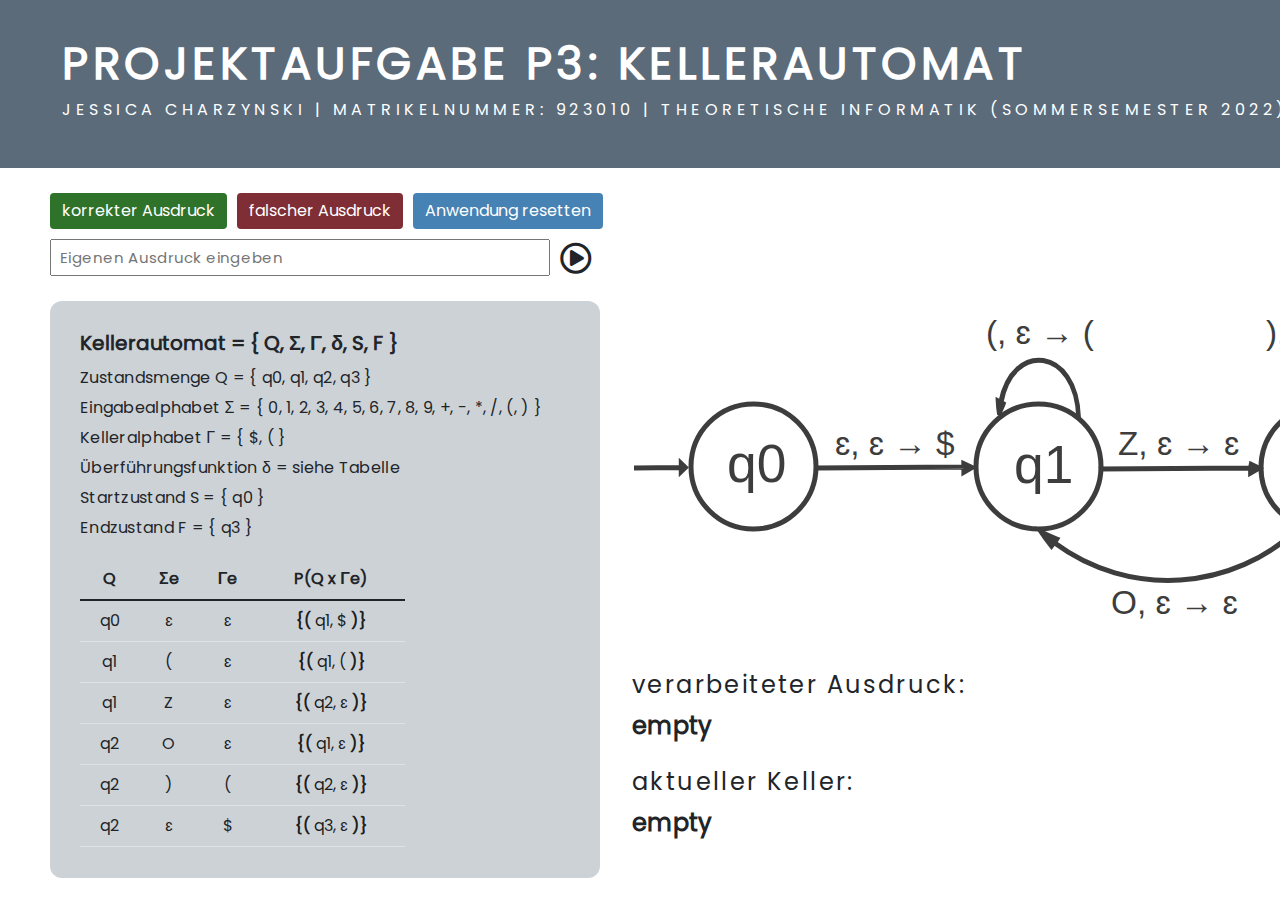
==== index.html @ e22fda9f "Add files via upload" ====
<!DOCTYPE html>
<html lang="de">

<head>
    <meta charset="utf-8">
    <meta name="viewport" content="width=device-width, initial-scale=1.0, shrink-to-fit=no">
    <title>P3: Kellerautomat</title>
    <link rel="stylesheet" href="assets/bootstrap/css/bootstrap.min.css">
    <link rel="stylesheet" href="assets/css/Poppins.css">
    <link rel="stylesheet" href="assets/fonts/fontawesome-all.min.css">
    <link rel="stylesheet" href="assets/css/introjs.min.css">
    <link rel="stylesheet" href="assets/css/styles.css">
</head>

<body>
    <nav class="navbar navbar-light navbar-expand-md" style="margin: 0px;">
        <div class="container-fluid"><a class="navbar-brand" href=""><strong>Projektaufgabe P3: Kellerautomat</strong><br>
                <p class="footer">Jessica Charzynski | Matrikelnummer: 923010 | Theoretische Informatik (Sommersemester 2022)</p>
            </a>
            <div class="collapse navbar-collapse" id="navcol-1">
                <div class="collapse navbar-collapse" id="navbarResponsive">
                    <ul class="navbar-nav ms-auto">
                        <li class="nav-item"><a class="nav-link" href="dokumentation.html" data-intro="Hier geht es zu der Dokumentation.">Dokumentation</a></li>
                        <li class="nav-item"><a class="nav-link" onclick="introJs().start()">Tour</a></li>
                    </ul>
                </div>
            </div>
        </div>
    </nav>
    <div class="container" style="width: 100%;margin: 0px 50px;padding: 0px;">
        <div class="row">
            <div class="col-auto col-md-6">
                <div id="interaction-area"><button class="btn btn-primary" id="button-korrekt" type="button" data-intro="Mit diesem Button wird ein zufälliger, korrekter Ausdruck ausgegeben." onclick="getAusdruckKorrekt()">korrekter Ausdruck</button><button class="btn btn-primary" id="button-falsch" type="button" data-intro="Mit diesem Button wird ein zufälliger, falscher Ausdruck ausgegeben." onclick="getAusdruckFalsch()">falscher Ausdruck</button><button class="btn btn-primary" id="button-reset" type="button" onclick="reloadThePage()" data-intro="Mit diesem Button wird die komplette Anwendung in ihren Ausgangszustand zurückgesetzt.">Anwendung resetten</button><br><input class="input" id="expression" type="text" placeholder="Eigenen Ausdruck eingeben" data-intro="Alternativ können im Textfeld auch eigene Ausdrücke eingegeben werden." /><i id="playbutton" class="far fa-play-circle fa-2x" data-intro="Mit einem Klick auf den Play-Button werden die einzelnen Schritte im Kellerautomat angezeigt." ></i>
</div>
                <div class="info-box" data-intro="Alle wichtigen Informationen zum Kellerautomaten befinden sich in der Box auf der linken Seite.">
                    <div class="col">
                        <h6><strong>Kellerautomat&nbsp;= {&nbsp;Q, Σ, Γ, δ, S, F&nbsp;}</strong><br></h6>
                    </div>
                    <p class="info-box-text">Zustandsmenge&nbsp;Q = { q0, q1, q2, q3 }<br>Eingabealphabet&nbsp;Σ = { 0, 1, 2, 3, 4, 5, 6, 7, 8, 9, +, -, *, /, (, ) }<br>Kelleralphabet&nbsp;Γ = { $, ( }<br>Überführungsfunktion&nbsp;δ = siehe Tabelle<br>Startzustand&nbsp;S = { q0 }<br>Endzustand&nbsp;F = { q3 }<br></p>
                    <div class="table-responsive">
                        <table class="table">
                            <thead>
                                <tr>
                                    <th>Q</th>
                                    <th><strong>Σe</strong><br></th>
                                    <th>Γe<br></th>
                                    <th>P(Q x&nbsp;Γe)<br></th>
                                </tr>
                            </thead>
                            <tbody>
                                <tr>
                                    <td>q0</td>
                                    <td><span style="color: rgb(32, 33, 34);">ɛ</span><br></td>
                                    <td><span style="color: rgb(32, 33, 34);">ɛ</span><br></td>
                                    <td><strong><span style="color: rgba(0, 0, 0, 0.87);">{(&nbsp;</span></strong><span style="color: rgba(0, 0, 0, 0.87);">q1, $ </span><strong><span style="color: rgba(0, 0, 0, 0.87);">)}</span></strong><br></td>
                                </tr>
                                <tr>
                                    <td>q1</td>
                                    <td>(</td>
                                    <td><span style="color: rgb(32, 33, 34);">ɛ</span><br></td>
                                    <td><strong><span style="color: rgba(0, 0, 0, 0.87);">{(</span></strong><span style="color: rgba(0, 0, 0, 0.87);">&nbsp;q1, (&nbsp;</span><strong><span style="color: rgba(0, 0, 0, 0.87);">)}</span></strong><br></td>
                                </tr>
                                <tr>
                                    <td>q1</td>
                                    <td>Z</td>
                                    <td><span style="color: rgb(32, 33, 34);">ɛ</span><br></td>
                                    <td><strong><span style="color: rgba(0, 0, 0, 0.87);">{(&nbsp;</span></strong><span style="color: rgba(0, 0, 0, 0.87);">q2,&nbsp;</span><span style="color: rgb(32, 33, 34);">ɛ</span><span style="color: rgba(0, 0, 0, 0.87);">&nbsp;</span><strong><span style="color: rgba(0, 0, 0, 0.87);">)}</span></strong><br></td>
                                </tr>
                                <tr>
                                    <td>q2</td>
                                    <td>O</td>
                                    <td><span style="color: rgb(32, 33, 34);">ɛ</span><br></td>
                                    <td><strong><span style="color: rgba(0, 0, 0, 0.87);">{(</span></strong><span style="color: rgba(0, 0, 0, 0.87);">&nbsp;q1,&nbsp;</span><span style="color: rgb(32, 33, 34);">ɛ&nbsp;</span><strong><span style="color: rgba(0, 0, 0, 0.87);">)}</span></strong><br></td>
                                </tr>
                                <tr>
                                    <td>q2</td>
                                    <td>)</td>
                                    <td>(</td>
                                    <td><strong><span style="color: rgba(0, 0, 0, 0.87);">{(</span></strong><span style="color: rgba(0, 0, 0, 0.87);">&nbsp;q2,&nbsp;</span><span style="color: rgb(32, 33, 34);">ɛ&nbsp;</span><strong><span style="color: rgba(0, 0, 0, 0.87);">)}</span></strong><br></td>
                                </tr>
                                <tr>
                                    <td>q2</td>
                                    <td><span style="color: rgb(32, 33, 34);">ɛ</span><br></td>
                                    <td>$</td>
                                    <td><strong><span style="color: rgba(0, 0, 0, 0.87);">{(</span></strong><span style="color: rgba(0, 0, 0, 0.87);">&nbsp;q3,&nbsp;</span><span style="color: rgb(32, 33, 34);">ɛ&nbsp;</span><strong><span style="color: rgba(0, 0, 0, 0.87);">)}</span></strong><br></td>
                                </tr>
                            </tbody>
                        </table>
                    </div>
                </div>
            </div>
            <div class="col-auto col-md-6">
                <div id="box-kellerautomat"><svg id="kellerautomat_svg"
 data-intro="Im Graph werden die einzelnen Schritte animiert."
 xmlns="http://www.w3.org/2000/svg"
 xmlns:xlink="http://www.w3.org/1999/xlink"
 width="1047px" height="303.5px">
    
<path id="start_pfeil" fill-rule="evenodd"  stroke="rgb(61, 61, 61)" stroke-width="4px" stroke-linecap="butt" stroke-linejoin="miter" fill="rgb(61, 61, 61)"
 d="M3.993,150.5 L3.993,149.5 L48.785,149.0 L48.784,144.500 L53.993,149.499 L48.785,154.500 L48.785,150.0 L3.993,150.5 Z"/>
    
<path id="q0_kreis" fill-rule="evenodd"  stroke="rgb(61, 61, 61)" stroke-width="5px" stroke-linecap="butt" stroke-linejoin="miter" fill="none"
 d="M121.499,85.999 C156.17,85.999 183.999,113.982 183.999,148.499 C183.999,183.17 156.17,210.999 121.499,210.999 C86.982,210.999 58.999,183.17 58.999,148.499 C58.999,113.982 86.982,85.999 121.499,85.999 Z"/>
    
<text id="q0_text" kerning="auto" font-family="Myriad Pro" fill="rgb(0, 0, 0)" font-size="53.333px" x="95px" y="164px"><tspan font-size="53.333px" font-family="Helvetica" fill="#3D3D3D">q0</tspan></text>
    
<path id="q0q1_pfeil" fill-rule="evenodd" stroke="rgb(61, 61, 61)" stroke-width="4px" stroke-linecap="butt" stroke-linejoin="miter" fill="rgb(61, 61, 61)"
 d="M186.3,150.499 L185.996,149.499 L331.366,148.597 L331.338,144.97 L340.996,149.37 L331.401,154.96 L331.373,149.597 L186.3,150.499 Z"/>
    
<path id="q1_kreis" fill-rule="evenodd"  stroke="rgb(61, 61, 61)" stroke-width="5px" stroke-linecap="butt" stroke-linejoin="miter" fill="none"
 d="M406.499,85.999 C441.17,85.999 468.999,113.982 468.999,148.499 C468.999,183.17 441.17,210.999 406.499,210.999 C371.982,210.999 343.999,183.17 343.999,148.499 C343.999,113.982 371.982,85.999 406.499,85.999 Z"/>
    
<text id="q1_text" kerning="auto" font-family="Myriad Pro" fill="rgb(0, 0, 0)" font-size="53.333px" x="382px" y="165px"><tspan font-size="53.333px" font-family="Helvetica" fill="#3D3D3D">q1</tspan></text>
    
<path id="q1q2_pfeil" fill-rule="evenodd"  stroke="rgb(61, 61, 61)" stroke-width="4px" stroke-linecap="butt" stroke-linejoin="miter" fill="rgb(61, 61, 61)"
 d="M469.3,151.499 L468.996,150.499 L618.118,149.573 L618.90,145.73 L627.996,150.12 L618.152,155.73 L618.124,150.573 L469.3,151.499 Z"/>
    
<path id="q2_kreis" fill-rule="evenodd"  stroke="rgb(61, 61, 61)" stroke-width="5px" stroke-linecap="butt" stroke-linejoin="miter" fill="none"
 d="M691.499,86.999 C726.17,86.999 753.999,114.982 753.999,149.499 C753.999,184.17 726.17,211.999 691.499,211.999 C656.982,211.999 628.999,184.17 628.999,149.499 C628.999,114.982 656.982,86.999 691.499,86.999 Z"/>
    
<text id="q2_text" kerning="auto" font-family="Myriad Pro" fill="rgb(0, 0, 0)" font-size="53.333px" x="666px" y="165px"><tspan font-size="53.333px" font-family="Helvetica" fill="#3D3D3D">q2</tspan></text>
    
<path id="q2q3_pfeil" fill-rule="evenodd"  stroke="rgb(61, 61, 61)" stroke-width="4px" stroke-linecap="butt" stroke-linejoin="miter" fill="rgb(61, 61, 61)"
 d="M754.3,151.499 L753.996,150.499 L903.118,149.573 L903.90,145.73 L912.996,150.12 L903.152,155.73 L903.124,150.573 L754.3,151.499 Z"/>
    
<path id="q2q1_pfeil" fill-rule="evenodd"  stroke="rgb(61, 61, 61)" stroke-width="4px" stroke-linecap="butt" stroke-linejoin="miter" fill="rgb(61, 61, 61)"
 d="M669.145,208.489 C668.911,208.254 668.677,208.18 668.443,207.782 C601.486,273.597 496.793,279.607 422.730,224.417 C423.623,223.218 424.516,222.19 425.410,220.820 C419.631,218.584 413.856,215.989 408.115,213.15 C411.621,218.448 415.405,223.721 419.457,228.814 C420.350,227.614 421.242,226.415 422.135,225.216 C496.587,280.696 601.833,274.655 669.145,208.489 Z"/>
    
<path id="q2_pfeil" fill-rule="evenodd"  stroke="rgb(61, 61, 61)" stroke-width="4px" stroke-linecap="butt" stroke-linejoin="miter" fill="rgb(61, 61, 61)"
 d="M732.916,102.384 C732.700,102.404 732.484,102.424 732.268,102.445 C729.853,32.725 666.787,26.948 655.58,86.973 C655.983,87.481 656.909,87.988 657.835,88.493 C656.93,91.617 654.496,95.328 653.136,99.698 C652.349,94.889 651.850,90.1 651.666,85.103 C652.590,85.615 653.515,86.125 654.441,86.634 C666.365,25.637 730.465,31.507 732.916,102.384 Z"/>
    
<path id="q1_pfeil" fill-rule="evenodd"  stroke="rgb(61, 61, 61)" stroke-width="4px" stroke-linecap="butt" stroke-linejoin="miter" fill="rgb(61, 61, 61)"
 d="M446.916,99.384 C446.700,99.404 446.484,99.424 446.268,99.445 C443.853,29.726 380.787,23.948 369.58,83.973 C369.983,84.481 370.909,84.988 371.835,85.493 C370.93,88.617 368.496,92.328 367.136,96.698 C366.349,91.889 365.850,87.0 365.666,82.103 C366.590,82.615 367.516,83.125 368.441,83.634 C380.365,22.637 444.465,28.507 446.916,99.384 Z"/>
    
<path id="q3_kreis_aussen" fill-rule="evenodd"  stroke="rgb(61, 61, 61)" stroke-width="5px" stroke-linecap="butt" stroke-linejoin="miter" fill="none"
 d="M976.499,86.999 C1011.17,86.999 1038.999,114.982 1038.999,149.499 C1038.999,184.17 1011.17,211.999 976.499,211.999 C941.982,211.999 913.999,184.17 913.999,149.499 C913.999,114.982 941.982,86.999 976.499,86.999 Z"/>
    
<path id="q3_kreis_innen" fill-rule="evenodd"  stroke="rgb(61, 61, 61)" stroke-width="5px" stroke-linecap="butt" stroke-linejoin="miter" fill="none"
 d="M976.999,94.999 C1007.375,94.999 1031.999,119.624 1031.999,149.999 C1031.999,180.375 1007.375,204.999 976.999,204.999 C946.624,204.999 921.999,180.375 921.999,149.999 C921.999,119.624 946.624,94.999 976.999,94.999 Z"/>
    
<text id="q3_text" kerning="auto" font-family="Myriad Pro" fill="rgb(0, 0, 0)" font-size="53.333px" x="949px" y="165px"><tspan font-size="53.333px" font-family="Helvetica" fill="#3D3D3D">q3</tspan></text>
    
<text id="q0q1_pfeil_text" kerning="auto" font-family="Myriad Pro" fill="rgb(0, 0, 0)" font-size="33.333px" x="203px" y="137.261px"><tspan font-size="33.333px" font-family="Arial" fill="#3D3D3D">&#603;&#44;&#32;&#603;&#32;&#8594;&#32;&#36;</tspan></text>
    
<text id="q1q2_pfeil_text" kerning="auto" font-family="Myriad Pro" fill="rgb(0, 0, 0)" font-size="33.333px" x="486px" y="137.261px"><tspan font-size="33.333px" font-family="Arial" fill="#3D3D3D">Z&#44;&#32;&#603;&#32;&#8594;&#32;&#603;</tspan></text>
    
<text id="q2q1_pfeil_text" kerning="auto" font-family="Myriad Pro" fill="rgb(0, 0, 0)" font-size="33.333px" x="479px" y="296.261px"><tspan font-size="33.333px" font-family="Arial" fill="#3D3D3D">O&#44;&#32;&#603;&#32;&#8594;&#32;&#603;</tspan></text>
    
<text id="q2q3_pfeil_text" kerning="auto" font-family="Myriad Pro" fill="rgb(0, 0, 0)" font-size="33.333px" x="775px" y="137.261px"><tspan font-size="33.333px" font-family="Arial" fill="#3D3D3D">&#603;&#44;&#32;&#36;&#32;&#8594;&#32;&#603;</tspan></text>
    
<text id="q1_pfeil_text" kerning="auto" font-family="Myriad Pro" fill="rgb(0, 0, 0)" font-size="33.333px" x="354px" y="26.261px"><tspan font-size="33.333px" font-family="Arial" fill="#3D3D3D">&#40;&#44;&#32;&#603;&#32;&#8594;&#32;&#40;</tspan></text>
    
<text id="q2_pfeil_text" kerning="auto" font-family="Myriad Pro" fill="rgb(0, 0, 0)" font-size="33.333px" x="634px" y="26.261px"><tspan font-size="33.333px" font-family="Arial" fill="#3D3D3D">&#41;&#44;&#32;&#40;&#32;&#8594;&#32;&#603;</tspan></text>
    
</svg></div>
                <div id="box-verarbeiteter-ausdruck" data-intro="Hier wird der aktuelle Stand der Verarbeitung des Ausdrucks gezeigt.">
                    <h5>verarbeiteter Ausdruck:</h5><p id="ausdruck_empty" class="aktuelle_anzeige">empty</p>
<p id="aktueller_ausdruck_inhalt" class="aktuelle_anzeige"></p>
                </div>
                <div id="box-aktueller-keller" data-intro="Hier befindet sich der aktuelle Keller.">
                    <h5>aktueller Keller:</h5><p id="keller_empty" class="aktuelle_anzeige">empty</p>
<p id="aktueller_keller_inhalt" class="aktuelle_anzeige"></p>
                </div>
            </div>
        </div>
    </div>
    <script src="assets/bootstrap/js/bootstrap.min.js"></script>
    <script src="assets/js/intro.min.js"></script>
    <script src="assets/js/jquery-3.6.0.min.js"></script>
    <script src="assets/js/kellerautomat.js"></script>
</body>

</html>
---- assets/css/Poppins.css ----
@font-face {
	font-family: 'Poppins';
	src: url(../../assets/fonts//s/poppins/v20/pxiEyp8kv8JHgFVrJJbecmNE.woff2) format('woff2');
	font-weight: 400;
	font-style: normal;
	font-display: swap;
	unicode-range: U+0900-097F, U+1CD0-1CF6, U+1CF8-1CF9, U+200C-200D, U+20A8, U+20B9, U+25CC, U+A830-A839, U+A8E0-A8FB;
}

@font-face {
	font-family: 'Poppins';
	src: url(../../assets/fonts//s/poppins/v20/pxiEyp8kv8JHgFVrJJnecmNE.woff2) format('woff2');
	font-weight: 400;
	font-style: normal;
	font-display: swap;
	unicode-range: U+0100-024F, U+0259, U+1E00-1EFF, U+2020, U+20A0-20AB, U+20AD-20CF, U+2113, U+2C60-2C7F, U+A720-A7FF;
}

@font-face {
	font-family: 'Poppins';
	src: url(../../assets/fonts//s/poppins/v20/pxiEyp8kv8JHgFVrJJfecg.woff2) format('woff2');
	font-weight: 400;
	font-style: normal;
	font-display: swap;
	unicode-range: U+0000-00FF, U+0131, U+0152-0153, U+02BB-02BC, U+02C6, U+02DA, U+02DC, U+2000-206F, U+2074, U+20AC, U+2122, U+2191, U+2193, U+2212, U+2215, U+FEFF, U+FFFD;
}
---- assets/css/introjs.min.css ----
.introjs-overlay {
  position: absolute;
  -webkit-box-sizing: content-box;
  box-sizing: content-box;
  z-index: 999999;
  opacity: 0;
  -webkit-transition: all .3s ease-out;
  -o-transition: all .3s ease-out;
  transition: all .3s ease-out;
}

.introjs-showElement {
  z-index: 9999999!important;
}

tr.introjs-showElement > td {
  z-index: 9999999!important;
  position: relative;
}

tr.introjs-showElement > th {
  z-index: 9999999!important;
  position: relative;
}

.introjs-disableInteraction {
  z-index: 99999999!important;
  position: absolute;
  background-color: #fff;
  opacity: 0;
}

.introjs-relativePosition {
  position: relative;
}

.introjs-helperLayer {
  -webkit-box-sizing: content-box;
  box-sizing: content-box;
  position: absolute;
  z-index: 9999998;
  border-radius: 4px;
  -webkit-transition: all .3s ease-out;
  -o-transition: all .3s ease-out;
  transition: all .3s ease-out;
}

.introjs-helperLayer * {
  -webkit-box-sizing: content-box;
  box-sizing: content-box;
}

.introjs-helperLayer :before {
  -webkit-box-sizing: content-box;
  box-sizing: content-box;
}

.introjs-helperLayer :after {
  -webkit-box-sizing: content-box;
  box-sizing: content-box;
}

.introjs-tooltipReferenceLayer {
  font-family: Poppins, sans-serif;
  -webkit-box-sizing: content-box;
  box-sizing: content-box;
  position: absolute;
  visibility: hidden;
  z-index: 100000000;
  background-color: transparent;
  -webkit-transition: all .3s ease-out;
  -o-transition: all .3s ease-out;
  transition: all .3s ease-out;
}

.introjs-tooltipReferenceLayer * {
  font-family: Poppins, sans-serif;
}

.introjs-helperNumberLayer {
  font-family: Poppins, sans-serif;
  color: #9e9e9e;
  text-align: center;
  padding-top: 10px;
  padding-bottom: 10px;
}

.introjs-arrow {
  border: 5px solid transparent;
  content: "";
  position: absolute;
}

.introjs-arrow.top {
  top: -10px;
  left: 10px;
  border-bottom-color: #fff;
}

.introjs-arrow.top-right {
  top: -10px;
  right: 10px;
  border-bottom-color: #fff;
}

.introjs-arrow.top-middle {
  top: -10px;
  left: 50%;
  margin-left: -5px;
  border-bottom-color: #fff;
}

.introjs-arrow.right {
  right: -10px;
  top: 10px;
  border-left-color: #fff;
}

.introjs-arrow.right-bottom {
  bottom: 10px;
  right: -10px;
  border-left-color: #fff;
}

.introjs-arrow.bottom {
  bottom: -10px;
  left: 10px;
  border-top-color: #fff;
}

.introjs-arrow.bottom-right {
  bottom: -10px;
  right: 10px;
  border-top-color: #fff;
}

.introjs-arrow.bottom-middle {
  bottom: -10px;
  left: 50%;
  margin-left: -5px;
  border-top-color: #fff;
}

.introjs-arrow.left {
  left: -10px;
  top: 10px;
  border-right-color: #fff;
}

.introjs-arrow.left-bottom {
  left: -10px;
  bottom: 10px;
  border-right-color: #fff;
}

.introjs-tooltip {
  -webkit-box-sizing: content-box;
  box-sizing: content-box;
  position: absolute;
  visibility: visible;
  background-color: #fff;
  min-width: 250px;
  max-width: 300px;
  border-radius: 5px;
  -webkit-box-shadow: 0 3px 30px rgba(33,33,33,.3);
  box-shadow: 0 3px 30px rgba(33,33,33,.3);
  -webkit-transition: opacity .1s ease-out;
  -o-transition: opacity .1s ease-out;
  transition: opacity .1s ease-out;
}

.introjs-tooltiptext {
  padding: 20px;
}

.introjs-dontShowAgain {
  padding-left: 20px;
  padding-right: 20px;
}

.introjs-dontShowAgain input {
  padding: 0;
  margin: 0;
  margin-bottom: 2px;
  display: inline;
  width: 10px;
  height: 10px;
}

.introjs-dontShowAgain label {
  font-size: 14px;
  display: inline-block;
  font-weight: 400;
  display: inline-block;
  margin: 0 0 0 5px;
  padding: 0;
  background-color: #fff;
  color: #616161;
  -webkit-user-select: none;
  -moz-user-select: none;
  -ms-user-select: none;
  user-select: none;
}

.introjs-tooltip-title {
  font-size: 18px;
  margin: 0;
  padding: 0;
  font-weight: 700;
  float: left;
  line-height: 32px;
}

.introjs-tooltip-header {
  padding-left: 20px;
  padding-right: 20px;
  padding-top: 10px;
}

.introjs-tooltip-header:after {
  content: ".";
  visibility: hidden;
  display: block;
  height: 0;
  clear: both;
}

.introjs-tooltipbuttons {
  border-top: 1px solid #e0e0e0;
  padding: 10px;
  text-align: right;
  white-space: nowrap;
}

.introjs-tooltipbuttons:after {
  content: "";
  visibility: hidden;
  display: block;
  height: 0;
  clear: both;
}

.introjs-button {
  -webkit-box-sizing: content-box;
  box-sizing: content-box;
  position: relative;
  overflow: visible;
  display: inline-block;
  padding: .5rem 1rem;
  border: 1px solid #bdbdbd;
  text-decoration: none;
  text-shadow: 1px 1px 0 #fff;
  font-size: 14px;
  color: #424242;
  white-space: nowrap;
  cursor: pointer;
  outline: 0;
  background-color: #f4f4f4;
  border-radius: .2em;
  zoom: 1;
  display: inline;
}

.introjs-button:hover {
  outline: 0;
  text-decoration: none;
  border-color: #9e9e9e;
  background-color: #e0e0e0;
  color: #212121;
}

.introjs-button:focus {
  outline: 0;
  text-decoration: none;
  background-color: #eee;
  -webkit-box-shadow: 0 0 0 .2rem rgba(158,158,158,.5);
  box-shadow: 0 0 0 .2rem rgba(158,158,158,.5);
  border: 1px solid #616161;
  color: #212121;
}

.introjs-button:active {
  outline: 0;
  text-decoration: none;
  background-color: #e0e0e0;
  border-color: #9e9e9e;
  color: #212121;
}

.introjs-button::-moz-focus-inner {
  padding: 0;
  border: 0;
}

.introjs-skipbutton {
  -webkit-box-sizing: content-box;
  box-sizing: content-box;
  color: #616161;
  float: right;
  font-size: 20px;
  cursor: pointer;
  font-weight: 700;
  line-height: 1;
  text-align: center;
  padding: 7px 10px;
}

.introjs-skipbutton:focus, .introjs-skipbutton:hover {
  color: #212121;
  outline: 0;
  text-decoration: none;
}

.introjs-prevbutton {
  float: left;
}

.introjs-nextbutton {
  float: right;
}

.introjs-disabled {
  color: #9e9e9e;
  border-color: #bdbdbd;
  -webkit-box-shadow: none;
  box-shadow: none;
  cursor: default;
  background-color: #f4f4f4;
  background-image: none;
  text-decoration: none;
}

.introjs-disabled:focus, .introjs-disabled:hover {
  color: #9e9e9e;
  border-color: #bdbdbd;
  -webkit-box-shadow: none;
  box-shadow: none;
  cursor: default;
  background-color: #f4f4f4;
  background-image: none;
  text-decoration: none;
}

.introjs-hidden {
  display: none;
}

.introjs-bullets {
  text-align: center;
  padding-top: 10px;
  padding-bottom: 10px;
}

.introjs-bullets ul {
  -webkit-box-sizing: content-box;
  box-sizing: content-box;
  clear: both;
  margin: 0 auto 0;
  padding: 0;
  display: inline-block;
}

.introjs-bullets ul li {
  -webkit-box-sizing: content-box;
  box-sizing: content-box;
  list-style: none;
  float: left;
  margin: 0 2px;
}

.introjs-bullets ul li a {
  -webkit-transition: width .1s ease-in;
  -o-transition: width .1s ease-in;
  transition: width .1s ease-in;
  -webkit-box-sizing: content-box;
  box-sizing: content-box;
  display: block;
  width: 6px;
  height: 6px;
  background: #ccc;
  border-radius: 10px;
  text-decoration: none;
  cursor: pointer;
}

.introjs-bullets ul li a:focus, .introjs-bullets ul li a:hover {
  width: 15px;
  background: #999;
  text-decoration: none;
  outline: 0;
}

.introjs-bullets ul li a.active {
  width: 15px;
  background: #999;
}

.introjs-progress {
  -webkit-box-sizing: content-box;
  box-sizing: content-box;
  overflow: hidden;
  height: 10px;
  margin: 10px;
  border-radius: 4px;
  background-color: #e0e0e0;
}

.introjs-progressbar {
  -webkit-box-sizing: content-box;
  box-sizing: content-box;
  float: left;
  width: 0%;
  height: 100%;
  font-size: 10px;
  line-height: 10px;
  text-align: center;
  background-color: #08c;
}

.introjsFloatingElement {
  position: absolute;
  height: 0;
  width: 0;
  left: 50%;
  top: 50%;
}

.introjs-fixedTooltip {
  position: fixed;
}

.introjs-hint {
  -webkit-box-sizing: content-box;
  box-sizing: content-box;
  position: absolute;
  background: 0 0;
  width: 20px;
  height: 15px;
  cursor: pointer;
}

.introjs-hint:focus {
  border: 0;
  outline: 0;
}

.introjs-hint:hover > .introjs-hint-pulse {
  background-color: rgba(60,60,60,.57);
}

.introjs-hidehint {
  display: none;
}

.introjs-fixedhint {
  position: fixed;
}

@keyframes introjspulse {
  0% {
    -webkit-transform: scale(.95);
    transform: scale(.95);
    -webkit-box-shadow: 0 0 0 0 rgba(0,0,0,.7);
    box-shadow: 0 0 0 0 rgba(0,0,0,.7);
  }
  70% {
    -webkit-transform: scale(1);
    transform: scale(1);
    -webkit-box-shadow: 0 0 0 10px transparent;
    box-shadow: 0 0 0 10px transparent;
  }
  100% {
    -webkit-transform: scale(.95);
    transform: scale(.95);
    -webkit-box-shadow: 0 0 0 0 transparent;
    box-shadow: 0 0 0 0 transparent;
  }
}

.introjs-hint-pulse {
  -webkit-box-sizing: content-box;
  box-sizing: content-box;
  width: 15px;
  height: 15px;
  border-radius: 30px;
  background-color: rgba(136,136,136,.24);
  z-index: 10;
  position: absolute;
  -webkit-transition: all .2s ease-out;
  -o-transition: all .2s ease-out;
  transition: all .2s ease-out;
  -webkit-animation: introjspulse 2s infinite;
  animation: introjspulse 2s infinite;
}

.introjs-hint-no-anim .introjs-hint-pulse {
  -webkit-animation: none;
  animation: none;
}

.introjs-hint-dot {
  -webkit-box-sizing: content-box;
  box-sizing: content-box;
  background: 0 0;
  border-radius: 60px;
  height: 50px;
  width: 50px;
  position: absolute;
  top: -18px;
  left: -18px;
  z-index: 1;
  opacity: 0;
}

/* # sourceMappingURL=introjs.min.css.map */

#time {
}
---- assets/css/styles.css ----
body {
  background-color: #ffffff;
  font-family: Poppins, sans-serif;
}

.navbar {
  background-color: #5B6B7A;
  padding: 25px 25px 25px 50px;
  margin-bottom: 50px;
}

.navbar-brand {
  font-size: 45px;
  font-weight: 500;
  letter-spacing: 0.1em;
  text-transform: uppercase;
  color: #fff !important;
}

.nav-item {
  padding-left: 30px;
  padding-right: 30px;
}

.nav-link {
  font-size: 18px;
  letter-spacing: 0.1em;
  color: #fff !important;
}

.nav-link:hover {
  text-decoration: underline;
  text-underline-offset: 5px;
}

h1 {
  font-size: 60px;
}

h2 {
  font-size: 40px;
}

h3 {
  font-size: 32px;
}

h4 {
  font-size: 28px;
}

h5 {
  font-size: 24px;
  margin-top: 24px;
  border-top: black;
  letter-spacing: 0.1em;
}

h6 {
  font-size: 20px;
}

p {
  font-size: 16px;
}

ul {
  font-size: 16px;
}

a {
  color: #648181;
  cursor: pointer;
}

.dokumentation {
  margin: 60px;
  width: 1000px;
}

.table-responsive {
  width: 325px;
  text-align: center;
}

.info-box {
  background-color: #cdd2d7;
  border-radius: 12px;
  padding: 30px 30px 15px 30px;
  width: 550px;
}

.info-box-text {
  letter-spacing: 0.018em;
  line-height: 30px;
}

#button-korrekt {
  background-color: #2f7229;
  border: none;
  margin-right: 10px;
}

#button-korrekt:hover {
  background-color: #5b5b5b;
}

#button-falsch {
  background-color: #7F2E35;
  border: none;
}

#button-falsch:hover {
  background-color: #5b5b5b;
}

#playbutton {
  vertical-align: middle;
  cursor: pointer;
}

#button-reset {
  background-color: steelblue;
  border: none;
  margin-left: 10px;
}

#button-reset:hover {
  background-color: #5b5b5b;
}

#expression {
  margin-top: 10px;
  margin-right: 10px;
  height: 37px;
  width: 500px;
  padding-left: 8px;
  font-size: 15px;
  letter-spacing: 0.05em;
}

#interaction-area {
  margin: 25px 0px;
}

#box-kellerautomat {
  margin: 150px 0px 50px 0;
}

.aktuelle_anzeige {
  font-size: 24px;
  font-weight: bold;
}
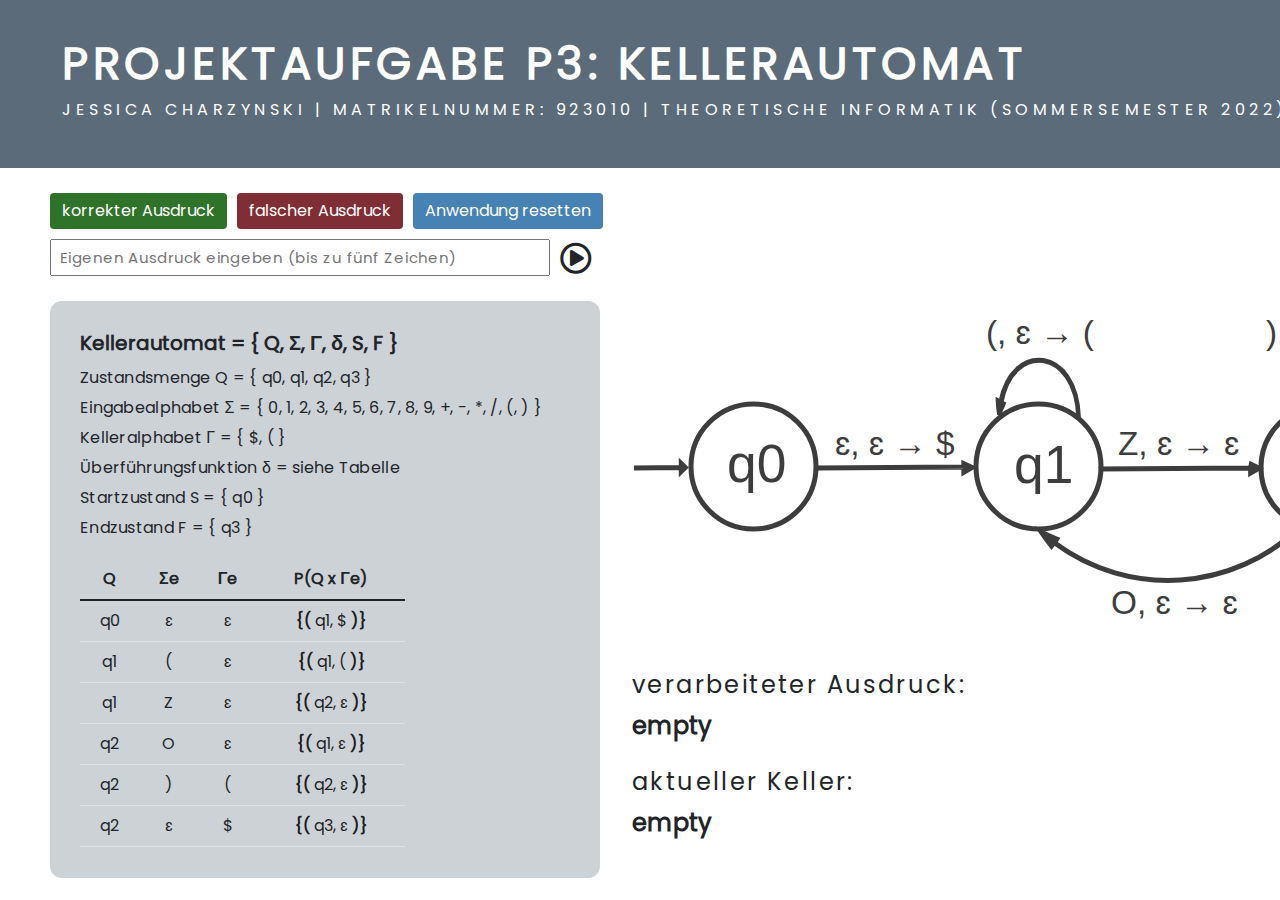
==== commit dc9139a4: "Update index.html" ====
--- a/index.html
+++ b/index.html
@@ -30,7 +30,7 @@
     <div class="container" style="width: 100%;margin: 0px 50px;padding: 0px;">
         <div class="row">
             <div class="col-auto col-md-6">
-                <div id="interaction-area"><button class="btn btn-primary" id="button-korrekt" type="button" data-intro="Mit diesem Button wird ein zufälliger, korrekter Ausdruck ausgegeben." onclick="getAusdruckKorrekt()">korrekter Ausdruck</button><button class="btn btn-primary" id="button-falsch" type="button" data-intro="Mit diesem Button wird ein zufälliger, falscher Ausdruck ausgegeben." onclick="getAusdruckFalsch()">falscher Ausdruck</button><button class="btn btn-primary" id="button-reset" type="button" onclick="reloadThePage()" data-intro="Mit diesem Button wird die komplette Anwendung in ihren Ausgangszustand zurückgesetzt.">Anwendung resetten</button><br><input class="input" id="expression" type="text" placeholder="Eigenen Ausdruck eingeben" data-intro="Alternativ können im Textfeld auch eigene Ausdrücke eingegeben werden." /><i id="playbutton" class="far fa-play-circle fa-2x" data-intro="Mit einem Klick auf den Play-Button werden die einzelnen Schritte im Kellerautomat angezeigt." ></i>
+                <div id="interaction-area"><button class="btn btn-primary" id="button-korrekt" type="button" data-intro="Mit diesem Button wird ein zufälliger, korrekter Ausdruck ausgegeben." onclick="getAusdruckKorrekt()">korrekter Ausdruck</button><button class="btn btn-primary" id="button-falsch" type="button" data-intro="Mit diesem Button wird ein zufälliger, falscher Ausdruck ausgegeben." onclick="getAusdruckFalsch()">falscher Ausdruck</button><button class="btn btn-primary" id="button-reset" type="button" onclick="reloadThePage()" data-intro="Mit diesem Button wird die komplette Anwendung in ihren Ausgangszustand zurückgesetzt.">Anwendung resetten</button><br><input class="input" id="expression" type="text" placeholder="Eigenen Ausdruck eingeben (bis zu fünf Zeichen)" data-intro="Alternativ können im Textfeld auch eigene Ausdrücke eingegeben werden." /><i id="playbutton" class="far fa-play-circle fa-2x" data-intro="Mit einem Klick auf den Play-Button werden die einzelnen Schritte im Kellerautomat angezeigt." ></i>
 </div>
                 <div class="info-box" data-intro="Alle wichtigen Informationen zum Kellerautomaten befinden sich in der Box auf der linken Seite.">
                     <div class="col">
@@ -170,4 +170,4 @@
     <script src="assets/js/kellerautomat.js"></script>
 </body>
 
-</html>+</html>
